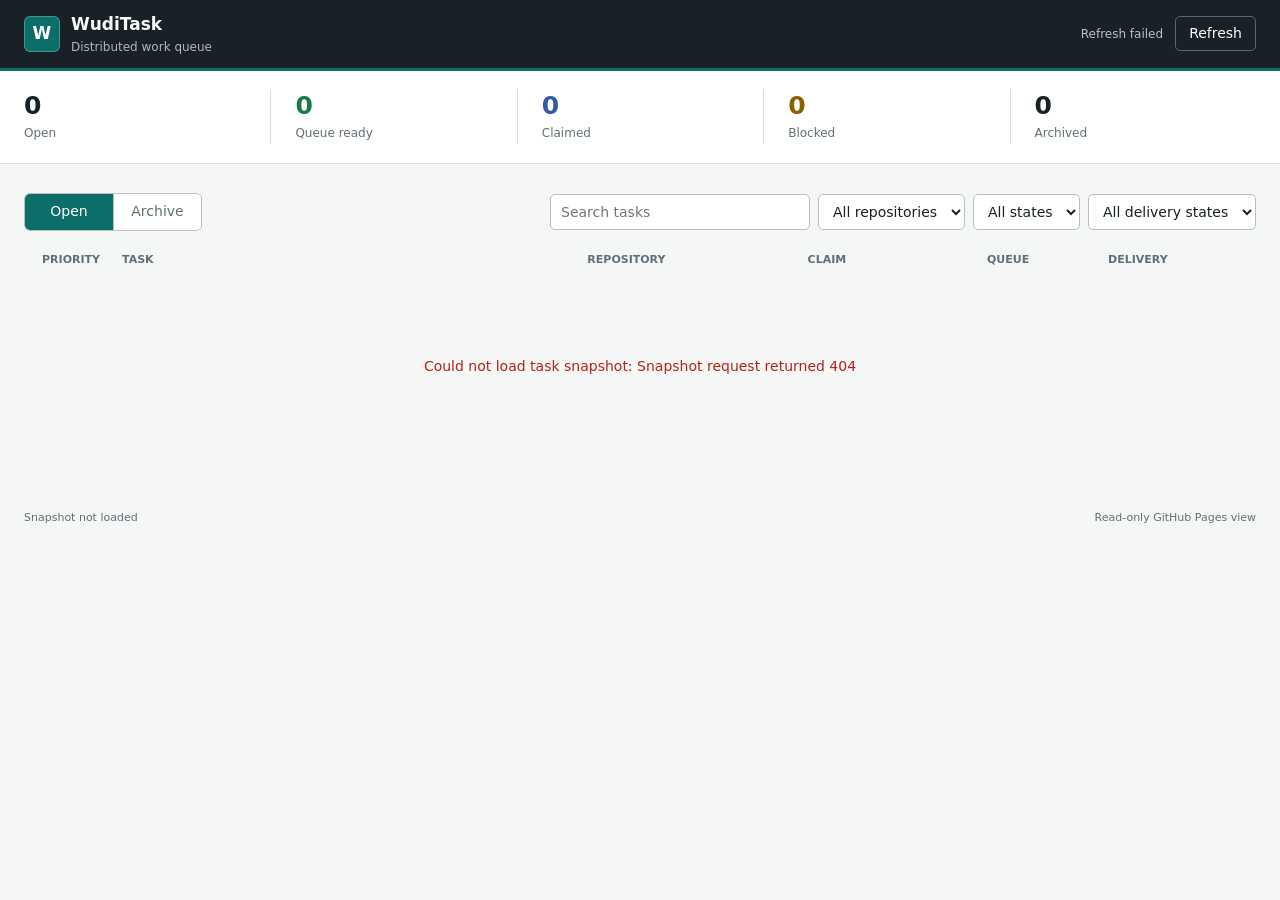
==== site/index.html @ ed6d588c "Update: integrate GitHub delivery with WudiTask - make GitHub Issue or PR the canonical delivery sou" ====
<!doctype html>
<html lang="en">
  <head>
    <meta charset="utf-8">
    <meta name="viewport" content="width=device-width, initial-scale=1">
    <meta name="color-scheme" content="light">
    <meta name="theme-color" content="#172126">
    <title>WudiTask</title>
    <link rel="stylesheet" href="styles.css">
  </head>
  <body>
    <header class="topbar">
      <div class="brand">
        <span class="brand-mark" aria-hidden="true">W</span>
        <div>
          <h1>WudiTask</h1>
          <p>Distributed work queue</p>
        </div>
      </div>
      <div class="sync-area">
        <span id="sync-status" class="sync-status" aria-live="polite">Loading</span>
        <a id="hub-link" class="hub-link" hidden rel="noreferrer">GitHub</a>
        <button id="refresh" class="button" type="button">Refresh</button>
      </div>
    </header>

    <main>
      <section class="summary-band" aria-label="Task summary">
        <div class="summary-inner">
          <div class="metric">
            <span id="count-open" class="metric-value">0</span>
            <span class="metric-label">Open</span>
          </div>
          <div class="metric metric-ready">
            <span id="count-ready" class="metric-value">0</span>
            <span class="metric-label">Queue ready</span>
          </div>
          <div class="metric metric-progress">
            <span id="count-progress" class="metric-value">0</span>
            <span class="metric-label">Claimed</span>
          </div>
          <div class="metric metric-blocked">
            <span id="count-blocked" class="metric-value">0</span>
            <span class="metric-label">Blocked</span>
          </div>
          <div class="metric">
            <span id="count-archived" class="metric-value">0</span>
            <span class="metric-label">Archived</span>
          </div>
        </div>
      </section>

      <section class="workspace">
        <div class="toolbar">
          <div class="view-tabs" role="tablist" aria-label="Task view">
            <button class="view-tab is-active" type="button" role="tab" aria-selected="true" data-view="open">
              Open
            </button>
            <button class="view-tab" type="button" role="tab" aria-selected="false" data-view="archive">
              Archive
            </button>
          </div>
          <div class="filters">
            <label class="search-field">
              <span class="visually-hidden">Search tasks</span>
              <input id="search" type="search" placeholder="Search tasks" autocomplete="off">
            </label>
            <label>
              <span class="visually-hidden">Repository</span>
              <select id="repo-filter" aria-label="Repository">
                <option value="">All repositories</option>
              </select>
            </label>
            <label>
              <span class="visually-hidden">State</span>
              <select id="state-filter" aria-label="State">
                <option value="">All states</option>
                <option value="ready">Ready</option>
                <option value="in_progress">In progress</option>
                <option value="blocked">Blocked</option>
              </select>
            </label>
            <label>
              <span class="visually-hidden">Delivery state</span>
              <select id="delivery-filter" aria-label="Delivery state">
                <option value="">All delivery states</option>
              </select>
            </label>
          </div>
        </div>

        <div class="list-heading" aria-hidden="true">
          <span>Priority</span>
          <span>Task</span>
          <span>Repository</span>
          <span>Claim</span>
          <span>Queue</span>
          <span>Delivery</span>
        </div>
        <div id="task-list" class="task-list" aria-live="polite"></div>
        <div id="empty-state" class="empty-state" hidden>
          <strong>No matching tasks</strong>
          <span>Try another repository, state, or search.</span>
        </div>
        <div id="error-state" class="error-state" hidden></div>
      </section>
    </main>

    <footer>
      <span id="generated-at">Snapshot not loaded</span>
      <span>Read-only GitHub Pages view</span>
    </footer>
    <script src="app.js"></script>
  </body>
</html>
---- site/styles.css ----
:root {
  --ink: #172126;
  --muted: #617078;
  --paper: #f4f7f5;
  --surface: #ffffff;
  --line: #d7dfdc;
  --line-strong: #b7c2be;
  --teal: #0b6e69;
  --teal-soft: #e2f2ef;
  --blue: #3159a7;
  --blue-soft: #e9eefb;
  --green: #18794e;
  --green-soft: #e5f3eb;
  --amber: #8a6100;
  --amber-soft: #fff3d6;
  --red: #b42318;
  --red-soft: #fce8e6;
  --shadow: 0 1px 2px rgb(23 33 38 / 8%);
}

* {
  box-sizing: border-box;
}

html {
  min-width: 320px;
  background: var(--paper);
}

body {
  min-height: 100vh;
  margin: 0;
  color: var(--ink);
  background: var(--paper);
  font-family:
    Inter, ui-sans-serif, system-ui, -apple-system, BlinkMacSystemFont, "Segoe UI",
    sans-serif;
  font-size: 14px;
  line-height: 1.5;
}

button,
input,
select {
  color: inherit;
  font: inherit;
  letter-spacing: 0;
}

button,
select {
  cursor: pointer;
}

a {
  color: var(--blue);
}

.topbar {
  min-height: 68px;
  display: flex;
  align-items: center;
  justify-content: space-between;
  gap: 24px;
  padding: 12px max(24px, calc((100vw - 1280px) / 2));
  color: #f7faf9;
  background: var(--ink);
  border-bottom: 3px solid var(--teal);
}

.brand {
  min-width: 0;
  display: flex;
  align-items: center;
  gap: 11px;
}

.brand-mark {
  width: 36px;
  height: 36px;
  flex: 0 0 36px;
  display: grid;
  place-items: center;
  color: #ffffff;
  background: var(--teal);
  border: 1px solid rgb(255 255 255 / 25%);
  border-radius: 6px;
  font-size: 17px;
  font-weight: 800;
}

.brand h1 {
  margin: 0;
  font-size: 17px;
  font-weight: 720;
  letter-spacing: 0;
}

.brand p {
  margin: 0;
  color: #aebbb6;
  font-size: 12px;
}

.sync-area {
  display: flex;
  align-items: center;
  justify-content: flex-end;
  gap: 12px;
}

.sync-status {
  color: #b8c4c0;
  font-size: 12px;
  white-space: nowrap;
}

.hub-link {
  color: #e4efec;
  text-decoration: none;
}

.hub-link:hover {
  text-decoration: underline;
}

.button {
  min-height: 34px;
  padding: 6px 13px;
  color: #ffffff;
  background: transparent;
  border: 1px solid #5b6864;
  border-radius: 5px;
}

.button:hover {
  background: rgb(255 255 255 / 8%);
  border-color: #84918d;
}

.button:disabled {
  cursor: wait;
  opacity: 0.6;
}

.summary-band {
  background: var(--surface);
  border-bottom: 1px solid var(--line);
}

.summary-inner {
  max-width: 1280px;
  min-height: 92px;
  margin: 0 auto;
  padding: 18px 24px;
  display: grid;
  grid-template-columns: repeat(5, minmax(110px, 1fr));
  align-items: center;
}

.metric {
  min-width: 0;
  padding: 2px 24px;
  border-left: 1px solid var(--line);
}

.metric:first-child {
  padding-left: 0;
  border-left: 0;
}

.metric-value {
  display: block;
  color: var(--ink);
  font-size: 25px;
  font-weight: 730;
  line-height: 1.2;
}

.metric-label {
  display: block;
  margin-top: 3px;
  color: var(--muted);
  font-size: 12px;
}

.metric-ready .metric-value {
  color: var(--green);
}

.metric-progress .metric-value {
  color: var(--blue);
}

.metric-blocked .metric-value {
  color: var(--amber);
}

.workspace {
  max-width: 1280px;
  margin: 0 auto;
  padding: 24px;
}

.toolbar {
  min-height: 48px;
  display: flex;
  align-items: center;
  justify-content: space-between;
  gap: 18px;
  margin-bottom: 16px;
}

.view-tabs {
  display: inline-grid;
  grid-template-columns: repeat(2, minmax(88px, 1fr));
  border: 1px solid var(--line-strong);
  border-radius: 6px;
  overflow: hidden;
}

.view-tab {
  min-height: 36px;
  padding: 6px 16px;
  color: var(--muted);
  background: var(--surface);
  border: 0;
  border-left: 1px solid var(--line-strong);
}

.view-tab:first-child {
  border-left: 0;
}

.view-tab:hover {
  color: var(--ink);
  background: #f8faf9;
}

.view-tab.is-active {
  color: #ffffff;
  background: var(--teal);
}

.filters {
  min-width: 0;
  display: flex;
  justify-content: flex-end;
  gap: 8px;
}

.filters input,
.filters select {
  height: 36px;
  padding: 6px 10px;
  background: var(--surface);
  border: 1px solid var(--line-strong);
  border-radius: 5px;
  outline: none;
}

.filters input {
  width: min(260px, 28vw);
}

.filters select {
  max-width: 210px;
}

.filters input:focus,
.filters select:focus,
.view-tab:focus-visible,
.button:focus-visible,
.task-row summary:focus-visible {
  border-color: var(--teal);
  box-shadow: 0 0 0 3px rgb(11 110 105 / 15%);
}

.list-heading,
.task-summary {
  display: grid;
  grid-template-columns: 64px minmax(230px, 2.2fr) minmax(140px, 1fr) minmax(120px, 0.8fr) 105px 130px;
  gap: 16px;
  align-items: center;
}

.list-heading {
  padding: 0 18px 8px;
  color: var(--muted);
  font-size: 11px;
  font-weight: 700;
  text-transform: uppercase;
}

.task-list {
  display: grid;
  gap: 8px;
}

.task-row {
  background: var(--surface);
  border: 1px solid var(--line);
  border-radius: 6px;
  box-shadow: var(--shadow);
  overflow: hidden;
}

.task-row[open] {
  border-color: var(--line-strong);
}

.task-row summary {
  min-height: 66px;
  padding: 12px 18px;
  list-style: none;
  cursor: pointer;
  outline: none;
}

.task-row summary::-webkit-details-marker {
  display: none;
}

.task-row summary:hover {
  background: #f9fbfa;
}

.priority {
  width: 42px;
  padding: 3px 7px;
  color: var(--muted);
  background: #eef2f0;
  border-radius: 4px;
  font-size: 11px;
  font-weight: 750;
  text-align: center;
}

.priority-P0 {
  color: var(--red);
  background: var(--red-soft);
}

.priority-P1 {
  color: var(--amber);
  background: var(--amber-soft);
}

.task-name,
.repo-name,
.owner-name {
  min-width: 0;
}

.task-title {
  display: block;
  overflow: hidden;
  font-size: 14px;
  font-weight: 680;
  text-overflow: ellipsis;
  white-space: nowrap;
}

.task-id {
  display: block;
  margin-top: 2px;
  overflow: hidden;
  color: var(--muted);
  font-family: ui-monospace, SFMono-Regular, Menlo, Consolas, monospace;
  font-size: 11px;
  text-overflow: ellipsis;
  white-space: nowrap;
}

.repo-name {
  overflow: hidden;
  color: #354249;
  text-overflow: ellipsis;
  white-space: nowrap;
}

.owner {
  display: flex;
  align-items: center;
  gap: 8px;
}

.owner img,
.owner-placeholder {
  width: 26px;
  height: 26px;
  flex: 0 0 26px;
  border: 1px solid var(--line);
  border-radius: 50%;
  background: #eef2f0;
}

.owner-placeholder {
  display: grid;
  place-items: center;
  color: var(--muted);
  font-size: 10px;
  font-weight: 700;
}

.owner-name {
  overflow: hidden;
  text-overflow: ellipsis;
  white-space: nowrap;
}

.state {
  justify-self: start;
  padding: 4px 8px;
  border-radius: 4px;
  font-size: 11px;
  font-weight: 700;
  white-space: nowrap;
}

.state-ready,
.state-done {
  color: var(--green);
  background: var(--green-soft);
}

.state-in_progress,
.state-assigned,
.state-implementing,
.state-review {
  color: var(--blue);
  background: var(--blue-soft);
}

.state-blocked,
.state-verification_needed {
  color: var(--amber);
  background: var(--amber-soft);
}

.state-failed,
.state-cancelled,
.state-unavailable {
  color: var(--red);
  background: var(--red-soft);
}

.state-ready_to_merge {
  color: var(--green);
  background: var(--green-soft);
}

.state-unstarted,
.state-text_only {
  color: var(--muted);
  background: #eef2f0;
}

.task-detail {
  padding: 18px;
  border-top: 1px solid var(--line);
  background: #fbfcfc;
}

.detail-grid {
  display: grid;
  grid-template-columns: minmax(0, 1.3fr) minmax(0, 1fr);
  gap: 28px;
}

.detail-section + .detail-section {
  margin-top: 20px;
}

.detail-section h2 {
  margin: 0 0 7px;
  color: var(--muted);
  font-size: 11px;
  font-weight: 760;
  text-transform: uppercase;
}

.detail-section p {
  margin: 0;
  white-space: pre-wrap;
}

.detail-list {
  margin: 0;
  padding-left: 19px;
}

.detail-list li + li {
  margin-top: 7px;
}

.criterion {
  padding: 8px 0;
  border-top: 1px solid var(--line);
}

.criterion:first-child {
  padding-top: 0;
  border-top: 0;
}

.criterion-id {
  color: var(--teal);
  font-family: ui-monospace, SFMono-Regular, Menlo, Consolas, monospace;
  font-size: 11px;
  font-weight: 750;
}

.verification,
.evidence {
  display: block;
  margin-top: 3px;
  color: var(--muted);
  font-size: 12px;
  overflow-wrap: anywhere;
}

.dependency {
  padding: 9px 0;
  border-top: 1px solid var(--line);
}

.dependency:first-child {
  padding-top: 0;
  border-top: 0;
}

.dependency-head {
  display: flex;
  align-items: baseline;
  justify-content: space-between;
  gap: 12px;
}

.dependency-title {
  font-weight: 650;
}

.dependency-reason {
  margin-top: 4px;
  color: var(--muted);
  font-size: 12px;
}

.delivery-pr {
  margin-top: 8px;
  padding-top: 8px;
  border-top: 1px solid var(--line);
}

.links {
  display: flex;
  flex-wrap: wrap;
  gap: 8px 16px;
}

.empty-state,
.error-state {
  min-height: 180px;
  place-items: center;
  align-content: center;
  gap: 4px;
  padding: 30px;
  color: var(--muted);
  text-align: center;
}

.empty-state:not([hidden]),
.error-state:not([hidden]) {
  display: grid;
}

.empty-state strong {
  color: var(--ink);
  font-size: 15px;
}

.error-state {
  color: var(--red);
}

footer {
  max-width: 1280px;
  margin: 12px auto 0;
  padding: 18px 24px 28px;
  display: flex;
  justify-content: space-between;
  gap: 20px;
  color: var(--muted);
  font-size: 11px;
}

.visually-hidden {
  position: absolute;
  width: 1px;
  height: 1px;
  padding: 0;
  margin: -1px;
  overflow: hidden;
  clip: rect(0, 0, 0, 0);
  white-space: nowrap;
  border: 0;
}

@media (max-width: 900px) {
  .summary-inner {
    grid-template-columns: repeat(5, minmax(86px, 1fr));
    overflow-x: auto;
  }

  .metric {
    padding: 2px 16px;
  }

  .toolbar {
    align-items: stretch;
    flex-direction: column;
  }

  .view-tabs {
    align-self: flex-start;
  }

  .filters {
    justify-content: flex-start;
  }

  .filters input {
    width: min(320px, 42vw);
  }

  .list-heading {
    display: none;
  }

  .task-summary {
    grid-template-columns: 56px minmax(0, 1fr) 100px 120px;
    gap: 10px;
  }

  .repo-name,
  .owner {
    display: none;
  }

  .state {
    justify-self: end;
  }
}

@media (max-width: 620px) {
  .topbar {
    min-height: 64px;
    padding: 10px 14px;
  }

  .brand p,
  .sync-status,
  .hub-link {
    display: none;
  }

  .summary-inner {
    grid-template-columns: repeat(5, minmax(0, 1fr));
    padding: 12px 8px;
    overflow: visible;
  }

  .metric {
    padding: 2px 6px;
    text-align: center;
  }

  .metric-value {
    font-size: 22px;
  }

  .metric-label {
    font-size: 10px;
    line-height: 1.25;
    overflow-wrap: anywhere;
  }

  .workspace {
    padding: 16px 12px;
  }

  .filters {
    display: grid;
    grid-template-columns: 1fr 1fr;
  }

  .search-field {
    grid-column: 1 / -1;
  }

  .filters input,
  .filters select {
    width: 100%;
    max-width: none;
  }

  .task-row summary {
    padding: 11px 12px;
  }

  .task-summary {
    grid-template-columns: 44px minmax(0, 1fr) 80px 96px;
    gap: 8px;
  }

  .task-title {
    white-space: normal;
  }

  .task-id {
    max-width: 100%;
  }

  .state {
    max-width: 86px;
    overflow: hidden;
    text-overflow: ellipsis;
  }

  .task-detail {
    padding: 15px 12px;
  }

  .detail-grid {
    grid-template-columns: 1fr;
    gap: 20px;
  }

  footer {
    padding: 16px 14px 24px;
    flex-direction: column;
    gap: 4px;
  }
}

@media (prefers-reduced-motion: reduce) {
  *,
  *::before,
  *::after {
    scroll-behavior: auto !important;
  }
}
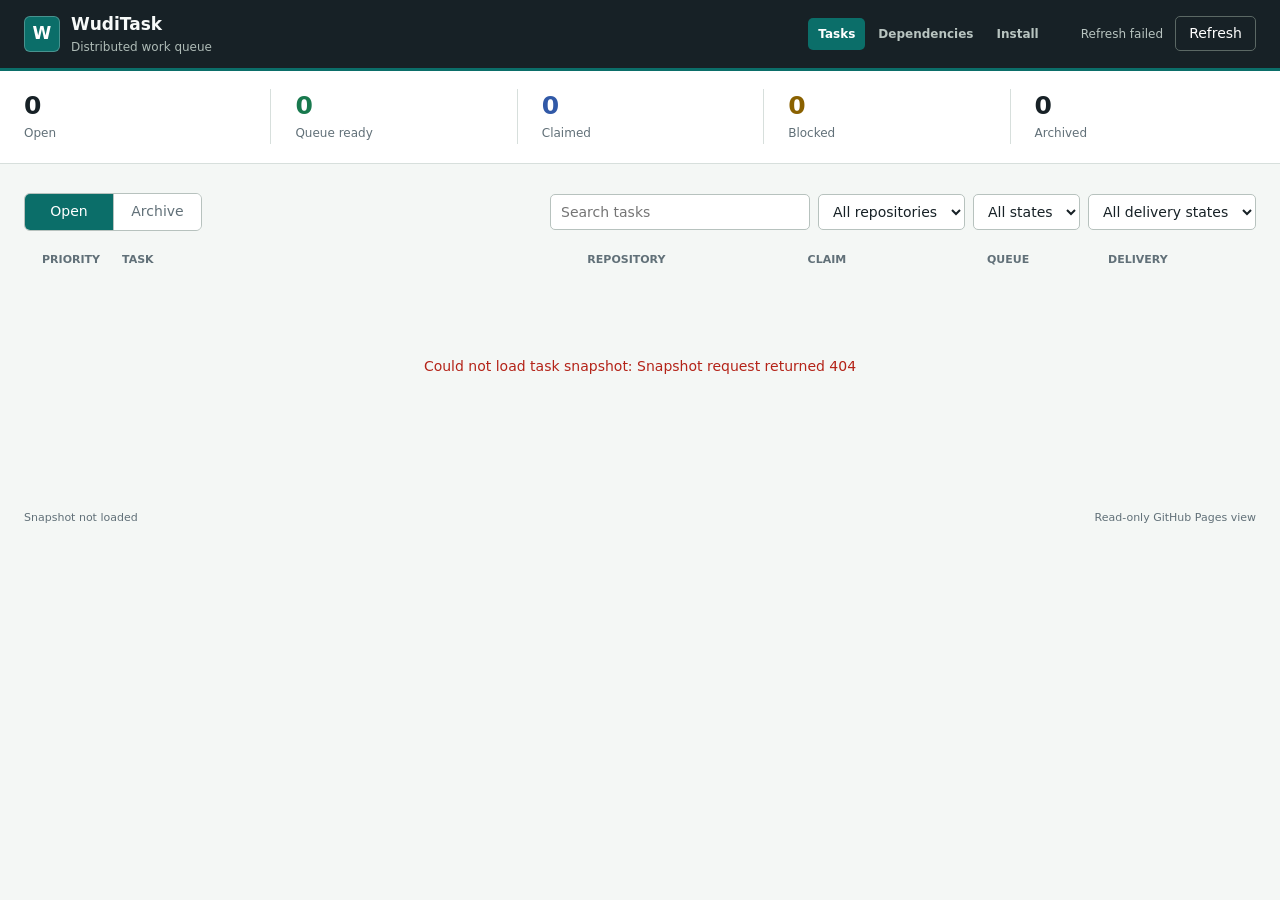
==== commit 30b834ad: "Add: publish install and dependency graph pages Generate a safe HTML install guide from the canonica" ====
--- a/site/index.html
+++ b/site/index.html
@@ -17,6 +17,11 @@
           <p>Distributed work queue</p>
         </div>
       </div>
+      <nav class="site-nav" aria-label="WudiTask pages">
+        <a class="is-active" href="index.html" aria-current="page">Tasks</a>
+        <a href="dag.html">Dependencies</a>
+        <a href="install.html">Install</a>
+      </nav>
       <div class="sync-area">
         <span id="sync-status" class="sync-status" aria-live="polite">Loading</span>
         <a id="hub-link" class="hub-link" hidden rel="noreferrer">GitHub</a>
--- a/site/styles.css
+++ b/site/styles.css
@@ -102,11 +102,41 @@
   font-size: 12px;
 }
 
+.site-nav {
+  display: flex;
+  align-items: center;
+  gap: 3px;
+  margin-left: auto;
+}
+
+.site-nav a {
+  padding: 7px 10px;
+  color: #b8c4c0;
+  border-radius: 5px;
+  font-size: 12px;
+  font-weight: 650;
+  text-decoration: none;
+  white-space: nowrap;
+}
+
+.site-nav a:hover,
+.site-nav a:focus-visible {
+  color: #ffffff;
+  background: rgb(255 255 255 / 8%);
+  outline: none;
+}
+
+.site-nav a.is-active {
+  color: #ffffff;
+  background: var(--teal);
+}
+
 .sync-area {
   display: flex;
   align-items: center;
   justify-content: flex-end;
   gap: 12px;
+  margin-left: 8px;
 }
 
 .sync-status {
@@ -593,6 +623,101 @@
   gap: 20px;
   color: var(--muted);
   font-size: 11px;
+}
+
+.document-shell {
+  width: min(100%, 980px);
+  margin: 0 auto;
+  padding: 36px 24px 12px;
+}
+
+.document-card {
+  padding: clamp(28px, 5vw, 58px);
+  background: var(--surface);
+  border: 1px solid var(--line);
+  border-radius: 8px;
+  box-shadow: var(--shadow);
+}
+
+.markdown-body {
+  color: #29343a;
+  font-size: 15px;
+  line-height: 1.75;
+}
+
+.markdown-body h1,
+.markdown-body h2,
+.markdown-body h3,
+.markdown-body h4,
+.markdown-body h5,
+.markdown-body h6 {
+  color: var(--ink);
+  line-height: 1.3;
+}
+
+.markdown-body h1 {
+  margin: 0 0 28px;
+  padding-bottom: 16px;
+  border-bottom: 1px solid var(--line);
+  font-size: clamp(27px, 4vw, 36px);
+}
+
+.markdown-body h2 {
+  margin: 42px 0 14px;
+  padding-top: 4px;
+  font-size: 22px;
+}
+
+.markdown-body h3 {
+  margin: 30px 0 10px;
+  font-size: 17px;
+}
+
+.markdown-body p,
+.markdown-body ul,
+.markdown-body ol {
+  margin: 0 0 18px;
+}
+
+.markdown-body ul,
+.markdown-body ol {
+  padding-left: 26px;
+}
+
+.markdown-body li + li {
+  margin-top: 7px;
+}
+
+.markdown-body code {
+  padding: 2px 5px;
+  color: #075d59;
+  background: var(--teal-soft);
+  border-radius: 4px;
+  font-family: ui-monospace, SFMono-Regular, Menlo, Consolas, monospace;
+  font-size: 0.88em;
+}
+
+.markdown-body pre {
+  margin: 20px 0;
+  padding: 17px 19px;
+  overflow-x: auto;
+  color: #e9f0ed;
+  background: #202b30;
+  border: 1px solid #344147;
+  border-radius: 6px;
+}
+
+.markdown-body pre code {
+  padding: 0;
+  color: inherit;
+  background: transparent;
+  border-radius: 0;
+  font-size: 13px;
+  line-height: 1.65;
+}
+
+.markdown-body a {
+  text-underline-offset: 2px;
 }
 
 .visually-hidden {
@@ -656,7 +781,19 @@
 @media (max-width: 620px) {
   .topbar {
     min-height: 64px;
+    flex-wrap: wrap;
     padding: 10px 14px;
+  }
+
+  .site-nav {
+    width: 100%;
+    order: 3;
+    margin: 0;
+    overflow-x: auto;
+  }
+
+  .sync-area {
+    margin-left: auto;
   }
 
   .brand p,
@@ -688,6 +825,22 @@
 
   .workspace {
     padding: 16px 12px;
+  }
+
+  .document-shell {
+    padding: 16px 12px 4px;
+  }
+
+  .document-card {
+    padding: 24px 18px;
+  }
+
+  .markdown-body {
+    font-size: 14px;
+  }
+
+  .markdown-body h2 {
+    margin-top: 34px;
   }
 
   .filters {
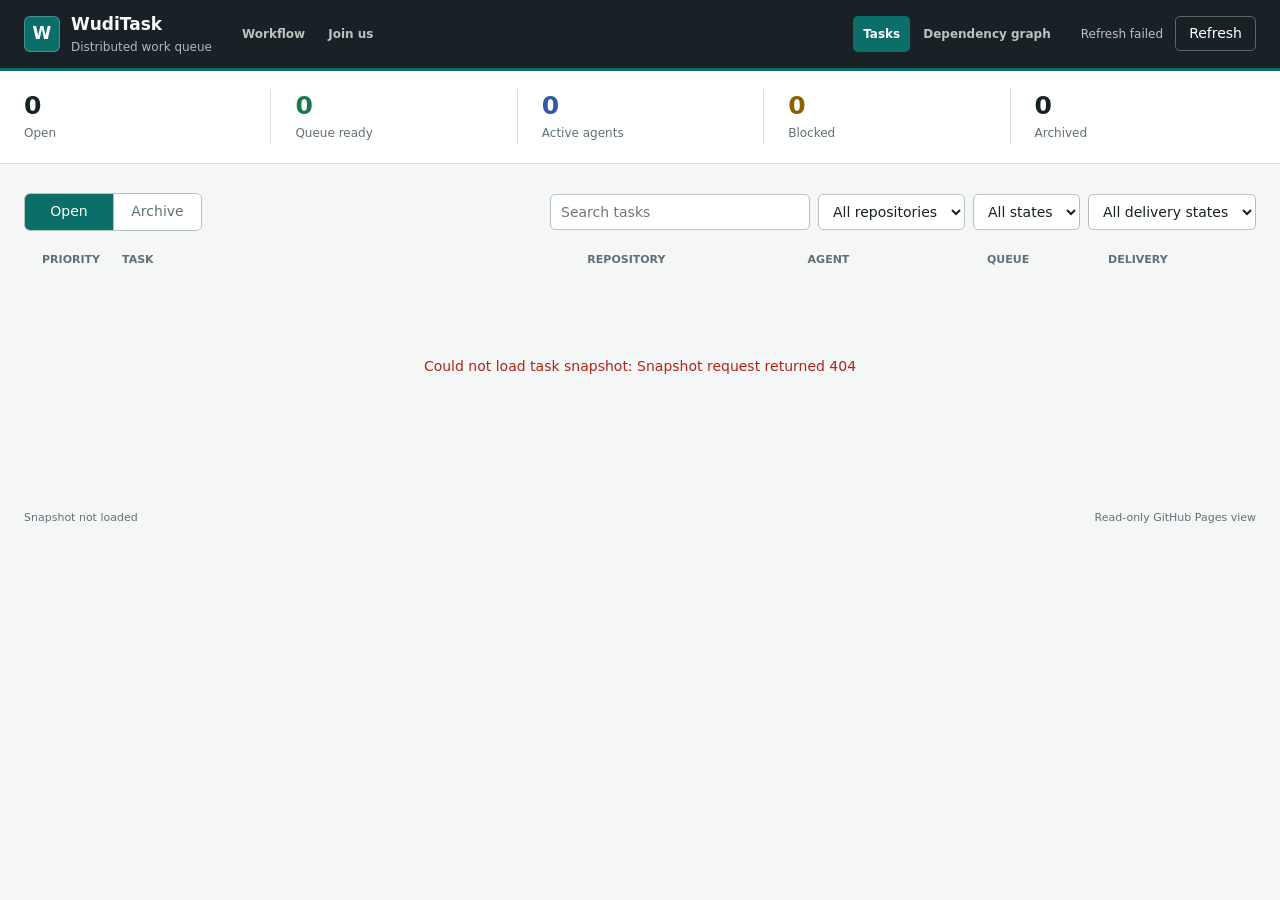
==== commit 7717b8ae: "Update: separate ownership and agent execution - Make GitHub Issues and pull requests the canonical " ====
--- a/site/index.html
+++ b/site/index.html
@@ -9,6 +9,7 @@
     <link rel="stylesheet" href="styles.css">
   </head>
   <body>
+    <a class="skip-link" href="#main-content">Skip to content</a>
     <header class="topbar">
       <div class="brand">
         <span class="brand-mark" aria-hidden="true">W</span>
@@ -17,11 +18,16 @@
           <p>Distributed work queue</p>
         </div>
       </div>
-      <nav class="site-nav" aria-label="WudiTask pages">
-        <a class="is-active" href="index.html" aria-current="page">Tasks</a>
-        <a href="dag.html">Dependencies</a>
-        <a href="install.html">Install</a>
-      </nav>
+      <div class="site-navigation">
+        <nav class="site-nav site-nav-info" aria-label="Learn about WudiTask">
+          <a href="workflow.html">Workflow</a>
+          <a href="install.html">Join us</a>
+        </nav>
+        <nav class="site-nav site-nav-work" aria-label="Explore work">
+          <a class="is-active" href="index.html" aria-current="page">Tasks</a>
+          <a href="dag.html">Dependency graph</a>
+        </nav>
+      </div>
       <div class="sync-area">
         <span id="sync-status" class="sync-status" aria-live="polite">Loading</span>
         <a id="hub-link" class="hub-link" hidden rel="noreferrer">GitHub</a>
@@ -29,7 +35,7 @@
       </div>
     </header>
 
-    <main>
+    <main id="main-content">
       <section class="summary-band" aria-label="Task summary">
         <div class="summary-inner">
           <div class="metric">
@@ -42,7 +48,7 @@
           </div>
           <div class="metric metric-progress">
             <span id="count-progress" class="metric-value">0</span>
-            <span class="metric-label">Claimed</span>
+            <span class="metric-label">Active agents</span>
           </div>
           <div class="metric metric-blocked">
             <span id="count-blocked" class="metric-value">0</span>
@@ -98,7 +104,7 @@
           <span>Priority</span>
           <span>Task</span>
           <span>Repository</span>
-          <span>Claim</span>
+          <span>Agent</span>
           <span>Queue</span>
           <span>Delivery</span>
         </div>
--- a/site/styles.css
+++ b/site/styles.css
@@ -56,12 +56,32 @@
   color: var(--blue);
 }
 
+.skip-link {
+  position: fixed;
+  top: 8px;
+  left: 12px;
+  z-index: 100;
+  padding: 8px 12px;
+  color: #ffffff;
+  background: var(--teal);
+  border-radius: 5px;
+  box-shadow: 0 0 0 3px #ffffff;
+  font-weight: 700;
+  text-decoration: none;
+  transform: translateY(calc(-100% - 12px));
+}
+
+.skip-link:focus {
+  outline: none;
+  transform: translateY(0);
+}
+
 .topbar {
   min-height: 68px;
   display: flex;
   align-items: center;
-  justify-content: space-between;
-  gap: 24px;
+  justify-content: flex-start;
+  gap: 20px;
   padding: 12px max(24px, calc((100vw - 1280px) / 2));
   color: #f7faf9;
   background: var(--ink);
@@ -102,14 +122,28 @@
   font-size: 12px;
 }
 
+.site-navigation {
+  min-width: 0;
+  flex: 1 1 auto;
+  display: flex;
+  align-items: center;
+  gap: 24px;
+}
+
 .site-nav {
   display: flex;
   align-items: center;
   gap: 3px;
+}
+
+.site-nav-work {
   margin-left: auto;
 }
 
 .site-nav a {
+  min-height: 36px;
+  display: inline-flex;
+  align-items: center;
   padding: 7px 10px;
   color: #b8c4c0;
   border-radius: 5px;
@@ -126,7 +160,8 @@
   outline: none;
 }
 
-.site-nav a.is-active {
+.site-nav a.is-active,
+.site-nav a[aria-current="page"] {
   color: #ffffff;
   background: var(--teal);
 }
@@ -136,7 +171,7 @@
   align-items: center;
   justify-content: flex-end;
   gap: 12px;
-  margin-left: 8px;
+  margin-left: 0;
 }
 
 .sync-status {
@@ -778,6 +813,22 @@
   }
 }
 
+@media (max-width: 760px) {
+  .topbar {
+    flex-wrap: wrap;
+    gap: 10px 16px;
+  }
+
+  .site-navigation {
+    order: 3;
+    flex-basis: 100%;
+  }
+
+  .sync-area {
+    margin-left: auto;
+  }
+}
+
 @media (max-width: 620px) {
   .topbar {
     min-height: 64px;
@@ -785,10 +836,8 @@
     padding: 10px 14px;
   }
 
-  .site-nav {
-    width: 100%;
-    order: 3;
-    margin: 0;
+  .site-navigation {
+    gap: 12px;
     overflow-x: auto;
   }
 
@@ -894,6 +943,26 @@
     padding: 16px 14px 24px;
     flex-direction: column;
     gap: 4px;
+  }
+}
+
+@media (max-width: 420px) {
+  .site-navigation {
+    flex-wrap: wrap;
+    gap: 2px;
+    overflow: visible;
+  }
+
+  .site-nav {
+    width: 100%;
+  }
+
+  .site-nav-work {
+    margin-left: 0;
+  }
+
+  .site-nav a {
+    min-height: 44px;
   }
 }
 
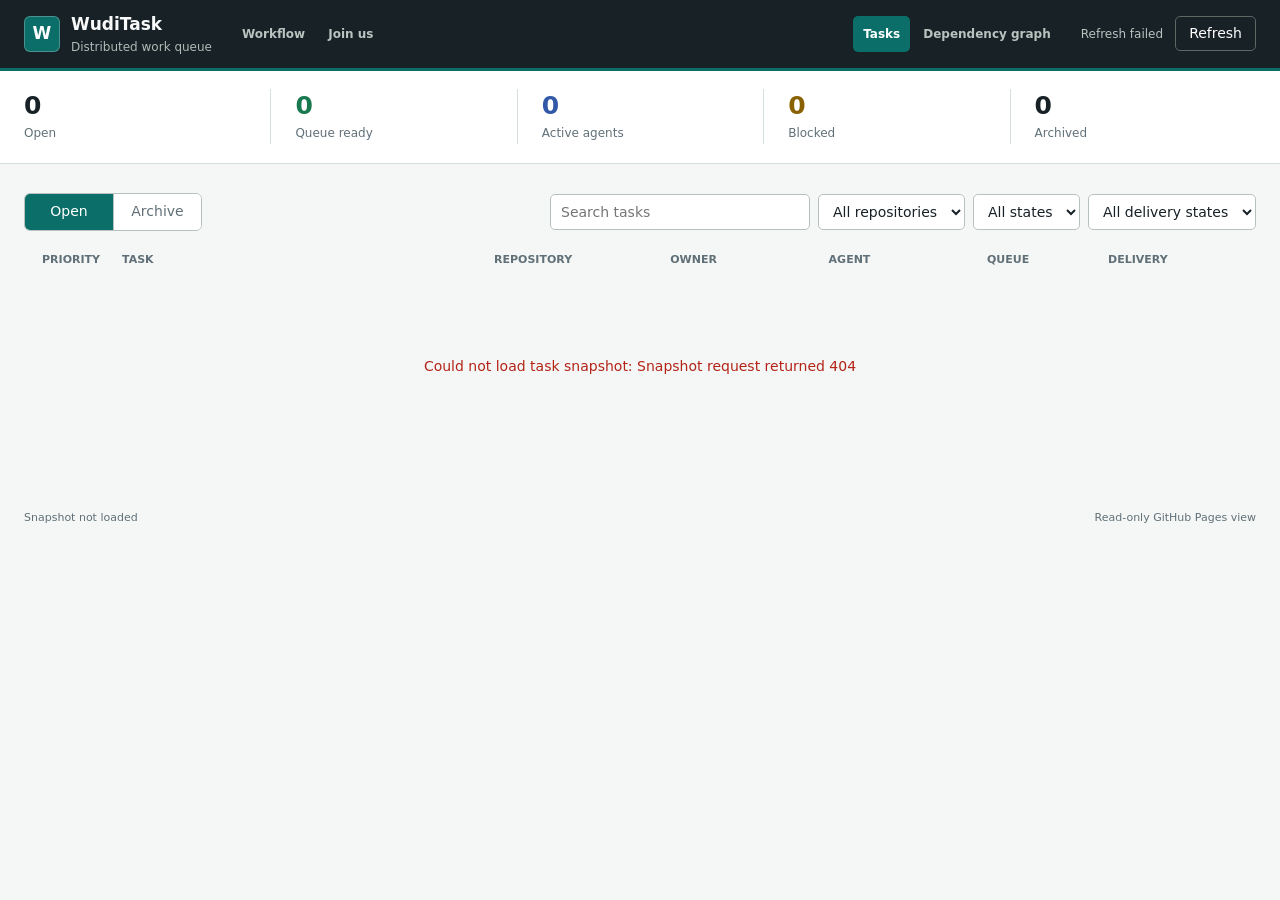
==== commit 7029a6d6: "Fix: show owners beside active agents - Add a distinct Owner column to collapsed task summaries - Pr" ====
--- a/site/index.html
+++ b/site/index.html
@@ -104,6 +104,7 @@
           <span>Priority</span>
           <span>Task</span>
           <span>Repository</span>
+          <span>Owner</span>
           <span>Agent</span>
           <span>Queue</span>
           <span>Delivery</span>
--- a/site/styles.css
+++ b/site/styles.css
@@ -15,6 +15,8 @@
   --amber-soft: #fff3d6;
   --red: #b42318;
   --red-soft: #fce8e6;
+  --violet: #6d4a9c;
+  --violet-soft: #f1ebf8;
   --shadow: 0 1px 2px rgb(23 33 38 / 8%);
 }
 
@@ -344,7 +346,7 @@
 .list-heading,
 .task-summary {
   display: grid;
-  grid-template-columns: 64px minmax(230px, 2.2fr) minmax(140px, 1fr) minmax(120px, 0.8fr) 105px 130px;
+  grid-template-columns: 64px minmax(200px, 2fr) minmax(130px, 0.9fr) minmax(120px, 0.8fr) minmax(120px, 0.8fr) 105px 130px;
   gap: 16px;
   align-items: center;
 }
@@ -753,6 +755,439 @@
 
 .markdown-body a {
   text-underline-offset: 2px;
+}
+
+.workflow-shell {
+  width: min(100%, 1280px);
+}
+
+.workflow-document {
+  padding: clamp(24px, 3.5vw, 44px);
+}
+
+.workflow-intro {
+  max-width: 820px;
+}
+
+.workflow-intro h1 {
+  margin-bottom: 20px;
+}
+
+.workflow-intro p {
+  margin-bottom: 0;
+  color: var(--muted);
+  font-size: 16px;
+}
+
+.workflow-map {
+  margin: 32px 0 0;
+  padding: clamp(18px, 2.5vw, 30px);
+  background: #f8faf9;
+  border: 1px solid var(--line-strong);
+  border-radius: 8px;
+}
+
+.workflow-map-heading {
+  display: flex;
+  align-items: flex-end;
+  justify-content: space-between;
+  gap: 24px;
+  padding-bottom: 20px;
+  border-bottom: 1px solid var(--line);
+}
+
+.workflow-eyebrow,
+.workflow-system span,
+.workflow-stage-number,
+.workflow-decision-card header span {
+  display: block;
+  margin: 0 0 6px;
+  color: var(--muted);
+  font-size: 10px;
+  font-weight: 780;
+  letter-spacing: 0.09em;
+  text-transform: uppercase;
+}
+
+.workflow-map-heading h2 {
+  margin: 0;
+  font-size: clamp(22px, 3vw, 30px);
+  line-height: 1.2;
+}
+
+.workflow-map-heading p:not(.workflow-eyebrow) {
+  max-width: 660px;
+  margin: 7px 0 0;
+  color: var(--muted);
+}
+
+.workflow-legend {
+  display: flex;
+  flex-wrap: wrap;
+  justify-content: flex-end;
+  gap: 6px;
+  margin: 0;
+  padding: 0;
+  list-style: none;
+}
+
+.workflow-legend li {
+  padding: 4px 8px;
+  border: 1px solid currentcolor;
+  border-radius: 999px;
+  font-size: 10px;
+  font-weight: 700;
+  white-space: nowrap;
+}
+
+.legend-github {
+  color: var(--blue);
+  background: var(--blue-soft);
+}
+
+.legend-agent {
+  color: var(--teal);
+  background: var(--teal-soft);
+}
+
+.legend-hub {
+  color: var(--violet);
+  background: var(--violet-soft);
+}
+
+.legend-pages {
+  color: var(--muted);
+  background: #eef2f0;
+}
+
+.workflow-principles {
+  display: grid;
+  grid-template-columns: repeat(3, minmax(0, 1fr));
+  gap: 1px;
+  margin: 20px 0;
+  padding: 0;
+  overflow: hidden;
+  color: #ffffff;
+  background: #405058;
+  border: 1px solid #405058;
+  border-radius: 6px;
+  list-style: none;
+}
+
+.workflow-principles strong {
+  display: block;
+  padding: 10px 12px;
+  background: var(--ink);
+  font-size: 12px;
+  text-align: center;
+}
+
+.workflow-systems {
+  display: grid;
+  grid-template-columns: minmax(0, 1.2fr) 28px minmax(0, 1fr) 28px minmax(0, 1.1fr);
+  align-items: stretch;
+  margin: 0 0 12px;
+}
+
+.workflow-system {
+  min-width: 0;
+  padding: 13px 14px;
+  background: var(--surface);
+  border: 1px solid var(--line);
+  border-top-width: 3px;
+  border-radius: 6px;
+}
+
+.workflow-system strong,
+.workflow-system small {
+  display: block;
+}
+
+.workflow-system strong {
+  font-size: 13px;
+}
+
+.workflow-system small {
+  margin-top: 5px;
+  color: var(--muted);
+  font-size: 11px;
+  line-height: 1.45;
+}
+
+.system-github {
+  border-top-color: var(--blue);
+}
+
+.system-agent {
+  border-top-color: var(--teal);
+}
+
+.system-hub {
+  border-top-color: var(--violet);
+}
+
+.system-pages {
+  border-top-color: var(--line-strong);
+  border-style: dashed;
+}
+
+.workflow-system-arrow {
+  display: grid;
+  place-items: center;
+  color: var(--line-strong);
+  font-size: 20px;
+  font-weight: 800;
+}
+
+.workflow-system-arrow-both {
+  color: var(--violet);
+}
+
+.workflow-system-arrow-readonly {
+  color: var(--muted);
+}
+
+.workflow-pages-flow {
+  display: grid;
+  grid-template-columns: minmax(0, 1fr) 34px minmax(220px, 1.2fr) 34px minmax(0, 1fr);
+  align-items: center;
+  gap: 0;
+  margin: 0 0 26px;
+  padding: 10px 14px;
+  background: #eef2f0;
+  border-radius: 6px;
+}
+
+.workflow-pages-feed {
+  min-width: 0;
+  padding: 7px 10px;
+  border-radius: 4px;
+}
+
+.workflow-pages-feed span,
+.workflow-pages-feed small {
+  display: block;
+}
+
+.workflow-pages-feed span {
+  font-size: 11px;
+  font-weight: 750;
+}
+
+.workflow-pages-feed small {
+  margin-top: 2px;
+  color: var(--muted);
+  font-size: 9px;
+}
+
+.feed-github {
+  color: var(--blue);
+  background: var(--blue-soft);
+}
+
+.feed-hub {
+  color: var(--violet);
+  background: var(--violet-soft);
+}
+
+.workflow-pages-arrow {
+  color: var(--muted);
+  font-size: 20px;
+  font-weight: 800;
+  text-align: center;
+}
+
+.workflow-pages-flow .system-pages {
+  background: var(--surface);
+}
+
+.workflow-stage-track {
+  display: grid;
+  grid-template-columns: repeat(6, minmax(0, 1fr));
+  align-items: stretch;
+  gap: 20px;
+  margin: 0;
+  padding: 0;
+  list-style: none;
+}
+
+.workflow-stage {
+  position: relative;
+  min-width: 0;
+  padding: 14px 12px;
+  background: var(--surface);
+  border: 1px solid var(--line);
+  border-top: 4px solid var(--line-strong);
+  border-radius: 6px;
+  box-shadow: var(--shadow);
+}
+
+.workflow-stage:not(:last-child)::after {
+  content: "→";
+  position: absolute;
+  top: 50%;
+  right: -18px;
+  color: var(--line-strong);
+  font-size: 17px;
+  font-weight: 800;
+  transform: translateY(-50%);
+}
+
+.workflow-stage h3,
+.workflow-decision-card h3 {
+  margin: 0;
+  color: var(--ink);
+  font-size: 13px;
+  line-height: 1.35;
+}
+
+.workflow-stage p {
+  margin: 7px 0 0;
+  color: var(--muted);
+  font-size: 11px;
+  line-height: 1.5;
+}
+
+.workflow-stage code,
+.workflow-outcome code,
+.workflow-map figcaption code {
+  padding: 1px 4px;
+  color: #075d59;
+  background: var(--teal-soft);
+  border-radius: 3px;
+  font-family: ui-monospace, SFMono-Regular, Menlo, Consolas, monospace;
+  font-size: 0.9em;
+}
+
+.stage-github {
+  border-top-color: var(--blue);
+}
+
+.stage-agent {
+  border-top-color: var(--teal);
+}
+
+.stage-hub {
+  border-top-color: var(--violet);
+}
+
+.stage-boundary {
+  background: #fff9e9;
+  border: 2px solid var(--amber);
+  border-top-width: 5px;
+}
+
+.stage-success {
+  background: var(--green-soft);
+  border-top-color: var(--green);
+}
+
+.workflow-decisions {
+  display: grid;
+  grid-template-columns: repeat(2, minmax(0, 1fr));
+  gap: 14px;
+  margin-top: 22px;
+}
+
+.workflow-decision-card {
+  min-width: 0;
+  padding: 16px;
+  background: var(--surface);
+  border: 1px solid var(--line);
+  border-radius: 6px;
+}
+
+.workflow-decision-card header {
+  min-height: 56px;
+  padding: 0 0 12px;
+  border-bottom: 1px solid var(--line);
+}
+
+.decision-focus {
+  border: 2px solid var(--amber);
+}
+
+.workflow-outcome {
+  position: relative;
+  margin-top: 10px;
+  padding: 9px 10px 9px 13px;
+  border-left: 3px solid var(--line-strong);
+  border-radius: 0 4px 4px 0;
+}
+
+.workflow-outcome strong,
+.workflow-outcome p {
+  display: block;
+  margin: 0;
+}
+
+.workflow-outcome strong {
+  font-size: 11px;
+}
+
+.workflow-outcome p {
+  margin-top: 3px;
+  color: var(--muted);
+  font-size: 10px;
+  line-height: 1.45;
+}
+
+.outcome-yes {
+  background: var(--green-soft);
+  border-left-color: var(--green);
+}
+
+.outcome-wait,
+.outcome-loop {
+  background: var(--amber-soft);
+  border-left-color: var(--amber);
+}
+
+.outcome-stop {
+  background: var(--red-soft);
+  border-left-color: var(--red);
+}
+
+.workflow-decision-note {
+  margin: 12px 0 0;
+  color: var(--muted);
+  font-size: 10px;
+  line-height: 1.45;
+}
+
+.workflow-map figcaption {
+  margin-top: 20px;
+  padding: 13px 14px;
+  color: #435159;
+  background: #eef2f0;
+  border-radius: 5px;
+  font-size: 11px;
+  line-height: 1.55;
+}
+
+.workflow-notes {
+  max-width: 880px;
+  margin: 42px auto 0;
+}
+
+.workflow-notes h2:first-child {
+  margin-top: 0;
+}
+
+@media (max-width: 1080px) {
+  .list-heading {
+    display: none;
+  }
+
+  .task-summary {
+    grid-template-columns: 56px minmax(0, 1fr) minmax(110px, 0.8fr) 100px 120px;
+    gap: 10px;
+  }
+
+  .task-summary .repo-name,
+  .task-summary .summary-agent {
+    display: none;
+  }
 }
 
 .visually-hidden {
@@ -794,18 +1229,25 @@
     width: min(320px, 42vw);
   }
 
-  .list-heading {
-    display: none;
-  }
-
-  .task-summary {
-    grid-template-columns: 56px minmax(0, 1fr) 100px 120px;
-    gap: 10px;
-  }
-
-  .repo-name,
-  .owner {
-    display: none;
+  .workflow-stage-track {
+    grid-template-columns: 1fr;
+    gap: 28px;
+  }
+
+  .workflow-stage:not(:last-child)::after {
+    top: auto;
+    right: auto;
+    bottom: -25px;
+    left: 50%;
+    transform: translateX(-50%) rotate(90deg);
+  }
+
+  .workflow-decisions {
+    grid-template-columns: 1fr;
+  }
+
+  .workflow-decision-card header {
+    min-height: 0;
   }
 
   .state {
@@ -826,6 +1268,42 @@
 
   .sync-area {
     margin-left: auto;
+  }
+
+  .workflow-map-heading {
+    align-items: flex-start;
+    flex-direction: column;
+  }
+
+  .workflow-legend {
+    justify-content: flex-start;
+  }
+
+  .workflow-principles {
+    grid-template-columns: 1fr;
+  }
+
+  .workflow-systems {
+    grid-template-columns: 1fr;
+  }
+
+  .workflow-system-arrow {
+    min-height: 28px;
+    transform: rotate(90deg);
+  }
+
+  .workflow-pages-flow {
+    grid-template-columns: 1fr 1fr;
+    gap: 8px;
+  }
+
+  .workflow-pages-flow .system-pages {
+    grid-column: 1 / -1;
+    grid-row: 2;
+  }
+
+  .workflow-pages-arrow {
+    display: none;
   }
 }
 
@@ -884,6 +1362,15 @@
     padding: 24px 18px;
   }
 
+  .workflow-document {
+    padding: 22px 14px;
+  }
+
+  .workflow-map {
+    margin-top: 24px;
+    padding: 16px 12px;
+  }
+
   .markdown-body {
     font-size: 14px;
   }
@@ -914,6 +1401,10 @@
   .task-summary {
     grid-template-columns: 44px minmax(0, 1fr) 80px 96px;
     gap: 8px;
+  }
+
+  .task-summary .summary-owner {
+    display: none;
   }
 
   .task-title {
